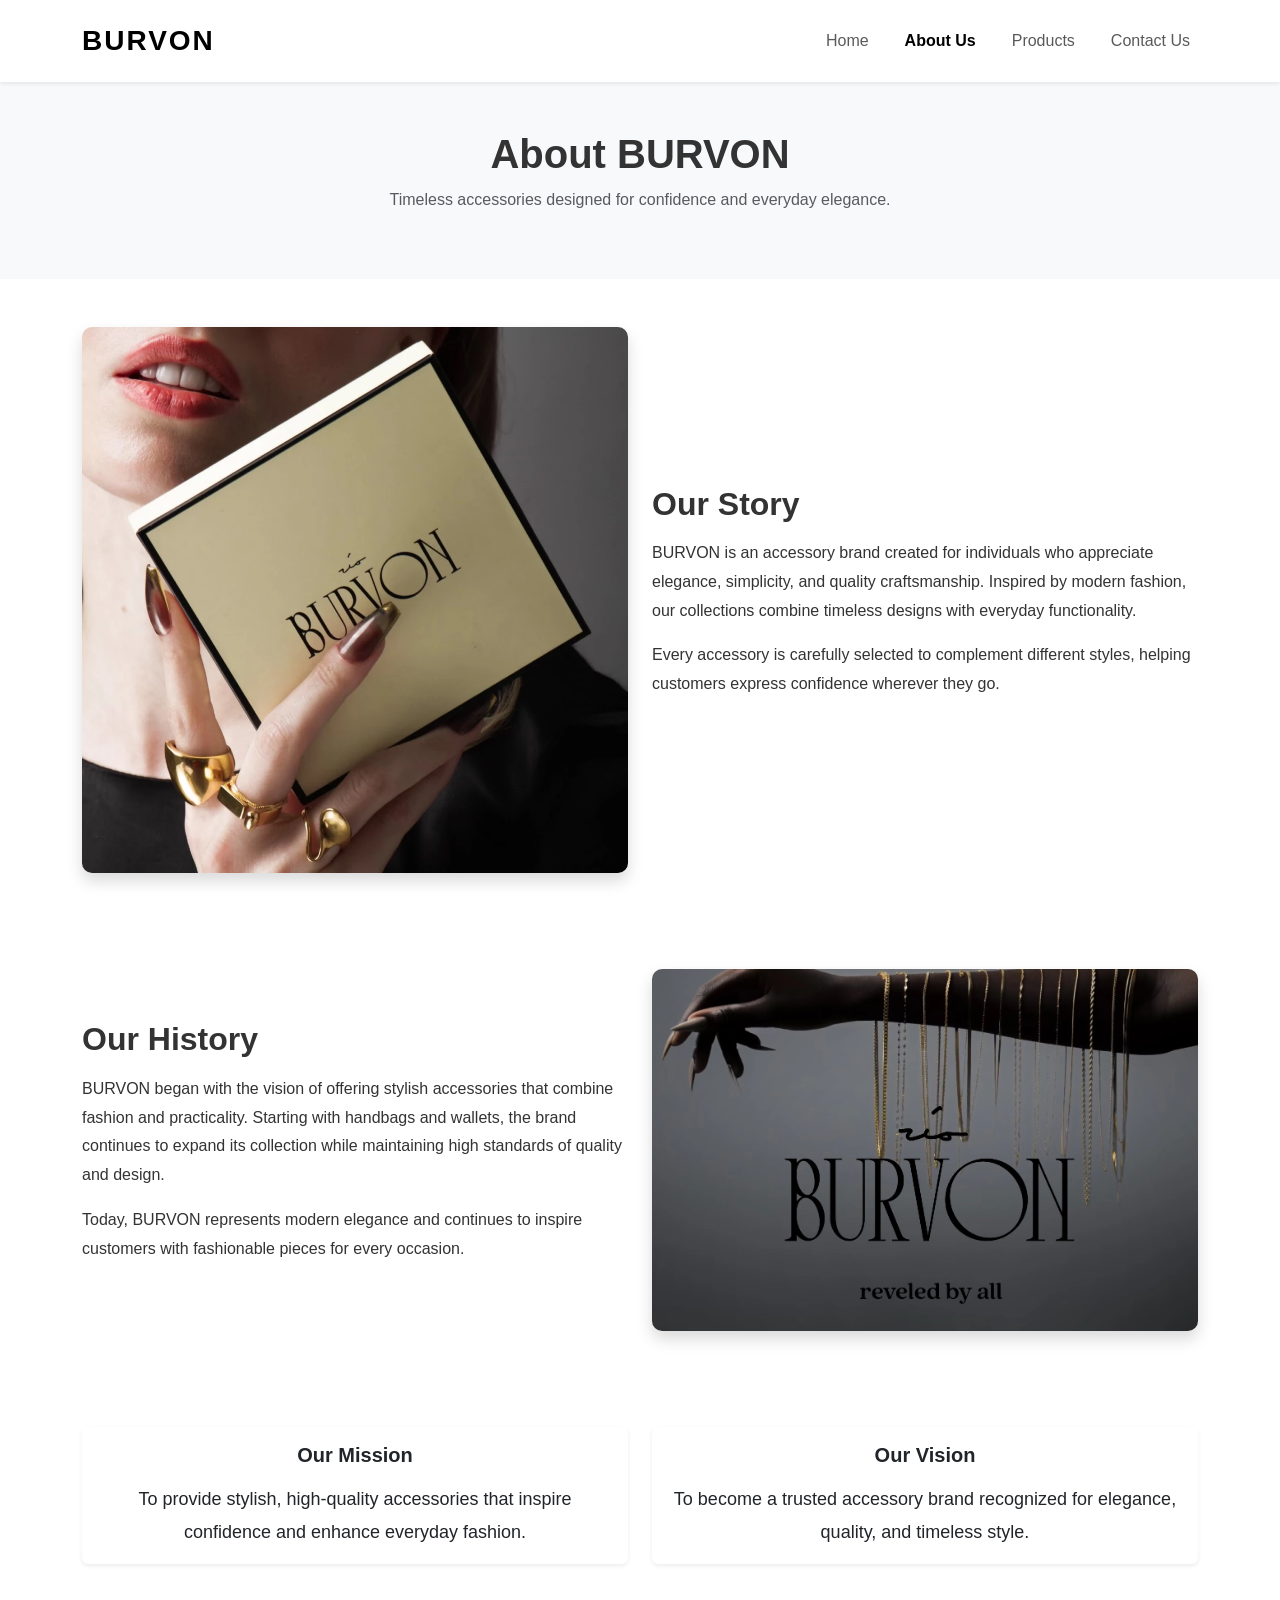
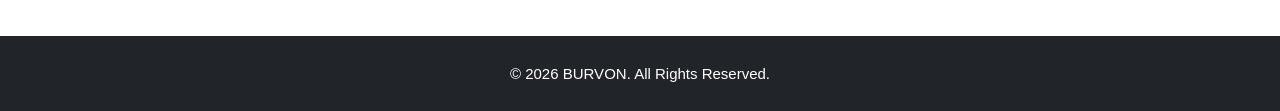
==== about.html @ 03a6ac4e "Add files via upload" ====
<html>
<head>
    <meta charset="UTF-8">
    <meta name="viewport" content="width=device-width, initial-scale=1.0">
    <title>BURVON | About Us</title>
    <link href="https://cdn.jsdelivr.net/npm/bootstrap@5.3.8/dist/css/bootstrap.min.css" rel="stylesheet" integrity="sha384-sRIl4kxILFvY47J16cr9ZwB07vP4J8+LH7qKQnuqkuIAvNWLzeN8tE5YBujZqJLB" crossorigin="anonymous">
    <link rel="stylesheet" href="style.css">
</head>
</head>
<body>
    <nav class="navbar navbar-expand-lg bg-white shadow-sm sticky-top">
        <div class="container">
            <a class="navbar-brand fw-bold fs-3" href="index.html">
                BURVON
            </a>
            <button class="navbar-toggler" type="button" data-bs-toggle="collapse" data-bs-target="#navbarMenu" aria-controls="navbarMenu" aria-expanded="false" aria-label="Toggle navigation">
                <span class="navbar-toggler-icon"></span>
            </button>
            <div class="collapse navbar-collapse" id="navbarMenu">
                <ul class="navbar-nav ms-auto">
                    <li class="nav-item">
                        <a class="nav-link" href="index.html">Home</a>
                    </li>
                    <li class="nav-item">
                        <a class="nav-link active" aria-current="page" href="about.html">About Us</a>
                    </li>
                    <li class="nav-item">
                        <a class="nav-link" href="products.html">Products</a>
                    </li>
                    <li class="nav-item">
                        <a class="nav-link" href="contacts.html">Contact Us</a>
                    </li>
                </ul>
            </div>
        </div>
    </nav>

    <section class="py-5 bg-light">
        <div class="container text-center">
            <h1 class="fw-bold">About BURVON</h1>
            <p class="text-muted">
                Timeless accessories designed for confidence and everyday elegance.
            </p>
        </div>
    </section>

    <section class="container py-5">
        <div class="row align-items-center">
            <div class="col-lg-6 mb-4 mb-lg-0">
                <img src="Jewelry Case.webp" class="img-fluid rounded shadow" alt="About BURVON">
            </div>
            <div class="col-lg-6">
                <h2 class="mb-3">Our Story</h2>
                <p>
                    BURVON is an accessory brand created for individuals who appreciate
                    elegance, simplicity, and quality craftsmanship. Inspired by modern
                    fashion, our collections combine timeless designs with everyday
                    functionality.
                </p>
                <p>
                    Every accessory is carefully selected to complement different styles,
                    helping customers express confidence wherever they go.
                </p>
            </div>
        </div>
    </section>

    <section class="container py-5">
        <div class="row align-items-center flex-lg-row-reverse">
            <div class="col-lg-6 mb-4 mb-lg-0">
                <img src="buron.png" class="img-fluid rounded shadow" alt="History">
            </div>
            <div class="col-lg-6">
                <h2 class="mb-3">Our History</h2>
                <p>
                    BURVON began with the vision of offering stylish accessories that
                    combine fashion and practicality. Starting with handbags and wallets,
                    the brand continues to expand its collection while maintaining high
                    standards of quality and design.
                </p>
                <p>
                    Today, BURVON represents modern elegance and continues to inspire
                    customers with fashionable pieces for every occasion.
                </p>
            </div>
        </div>
    </section>

    <section class="container py-5">
        <div class="row">
            <div class="col-md-6 mb-4">
                <div class="card shadow-sm h-100">
                    <div class="card-body">
                        <h3 class="card-title text-center mb-3">Our Mission</h3>
                        <p class="card-text text-center">
                            To provide stylish, high-quality accessories that inspire
                            confidence and enhance everyday fashion.
                        </p>
                    </div>
                </div>
            </div>
            <div class="col-md-6 mb-4">
                <div class="card shadow-sm h-100">
                    <div class="card-body">
                        <h3 class="card-title text-center mb-3">Our Vision</h3>
                        <p class="card-text text-center">
                            To become a trusted accessory brand recognized for elegance,
                            quality, and timeless style.
                        </p>
                    </div>
                </div>
            </div>
        </div>
    </section>

    <footer class="bg-dark text-white text-center py-4">
        <p class="mb-0">
            © 2026 BURVON. All Rights Reserved.
        </p>
    </footer>

    <script src="https://cdn.jsdelivr.net/npm/bootstrap@5.3.8/dist/js/bootstrap.bundle.min.js" integrity="sha384-FKyoEForCGlyvwx9Hj09JcYn3nv7wiPVlz7YYwJrWVcXK/BmnVDxM+D2scQbITxI" crossorigin="anonymous"></script>
    <script src="script.js"></script>
</body>
</html>
---- style.css ----
/* ==========================================================================
   GLOBAL STYLES
   ========================================================================== */
body {
    font-family: Arial, Helvetica, sans-serif;
    background-color: #ffffff;
    color: #333333;
    margin: 0;
    padding: 0;
}

section {
    padding-top: 60px;
    padding-bottom: 60px;
}

h1, h2, h3, h5 {
    font-weight: bold;
}

p {
    line-height: 1.8;
}

/* Fix global image rule from breaking Bootstrap card layout top-corners */
img:not(.card-img-top) {
    border-radius: 8px;
}

.rounded {
    border-radius: 10px !important;
}

/* ==========================================================================
   NAVBAR STYLES
   ========================================================================== */
.navbar {
    padding: 15px 0;
}

.navbar-brand {
    font-size: 30px;
    letter-spacing: 2px;
}

.nav-link {
    margin-left: 20px;
    font-weight: 500;
    transition: color 0.3s ease;
}

.nav-link:hover {
    color: #000000 !important;
}

.nav-link.active {
    color: #000000 !important;
    font-weight: bold;
}

/* ==========================================================================
   HERO SECTION
   ========================================================================== */
.hero {
    height: 90vh;
    background-image: linear-gradient(
        rgba(0, 0, 0, 0.45),
        rgba(0, 0, 0, 0.45)
    ),
    url("../images/hero.jpg");
    background-size: cover;
    background-position: center;
    display: flex;
    justify-content: center;
    align-items: center;
}

.hero h1 {
    font-size: 70px;
    letter-spacing: 4px;
}

.hero p {
    font-size: 22px;
    margin-top: 15px;
}

.hero .btn {
    margin-top: 20px;
    padding: 12px 30px;
}

/* ==========================================================================
   PRODUCT CARDS
   ========================================================================== */
.card {
    border: none;
    transition: transform 0.3s ease, box-shadow 0.3s ease;
}

/* Clean transition animation that doesn't stutter */
.card:hover {
    transform: translateY(-8px);
    box-shadow: 0 12px 25px rgba(0, 0, 0, 0.15) !important;
}

.card .card-img-top {
    height: 320px;
    object-fit: cover;
}

.card-title {
    font-size: 20px;
}

.card-body p {
    font-size: 18px;
}

/* ==========================================================================
   BUTTONS & CONTACT FORM
   ========================================================================== */
.btn-dark {
    padding: 10px 25px;
    transition: background-color 0.3s ease;
}

.btn-dark:hover {
    background-color: #444444 !important;
    border-color: #444444 !important;
}

form input,
form textarea {
    margin-bottom: 15px;
}

textarea {
    resize: none;
}

/* Removed CSS transform scales here because your custom js handles it smoothly */
.btn-primary,
.btn-danger {
    transition: background-color 0.3s ease;
}

/* ==========================================================================
   FOOTER STYLES
   ========================================================================== */
footer {
    background: #111111;
    color: #ffffff;
}

footer p {
    margin: 0;
    font-size: 15px;
}

/* ==========================================================================
   MEDIA QUERIES (RESPONSIVE)
   ========================================================================== */
@media (max-width: 768px) {
    .hero {
        height: 70vh;
        text-align: center;
    }

    .hero h1 {
        font-size: 45px;
    }

    .hero p {
        font-size: 18px;
    }

    .navbar-brand {
        font-size: 24px;
    }

    .nav-link {
        margin-left: 0;
        margin-top: 10px; /* Separates the links cleanly on mobile dropdowns */
        text-align: center;
    }

    .card .card-img-top {
        height: 250px;
    }
}
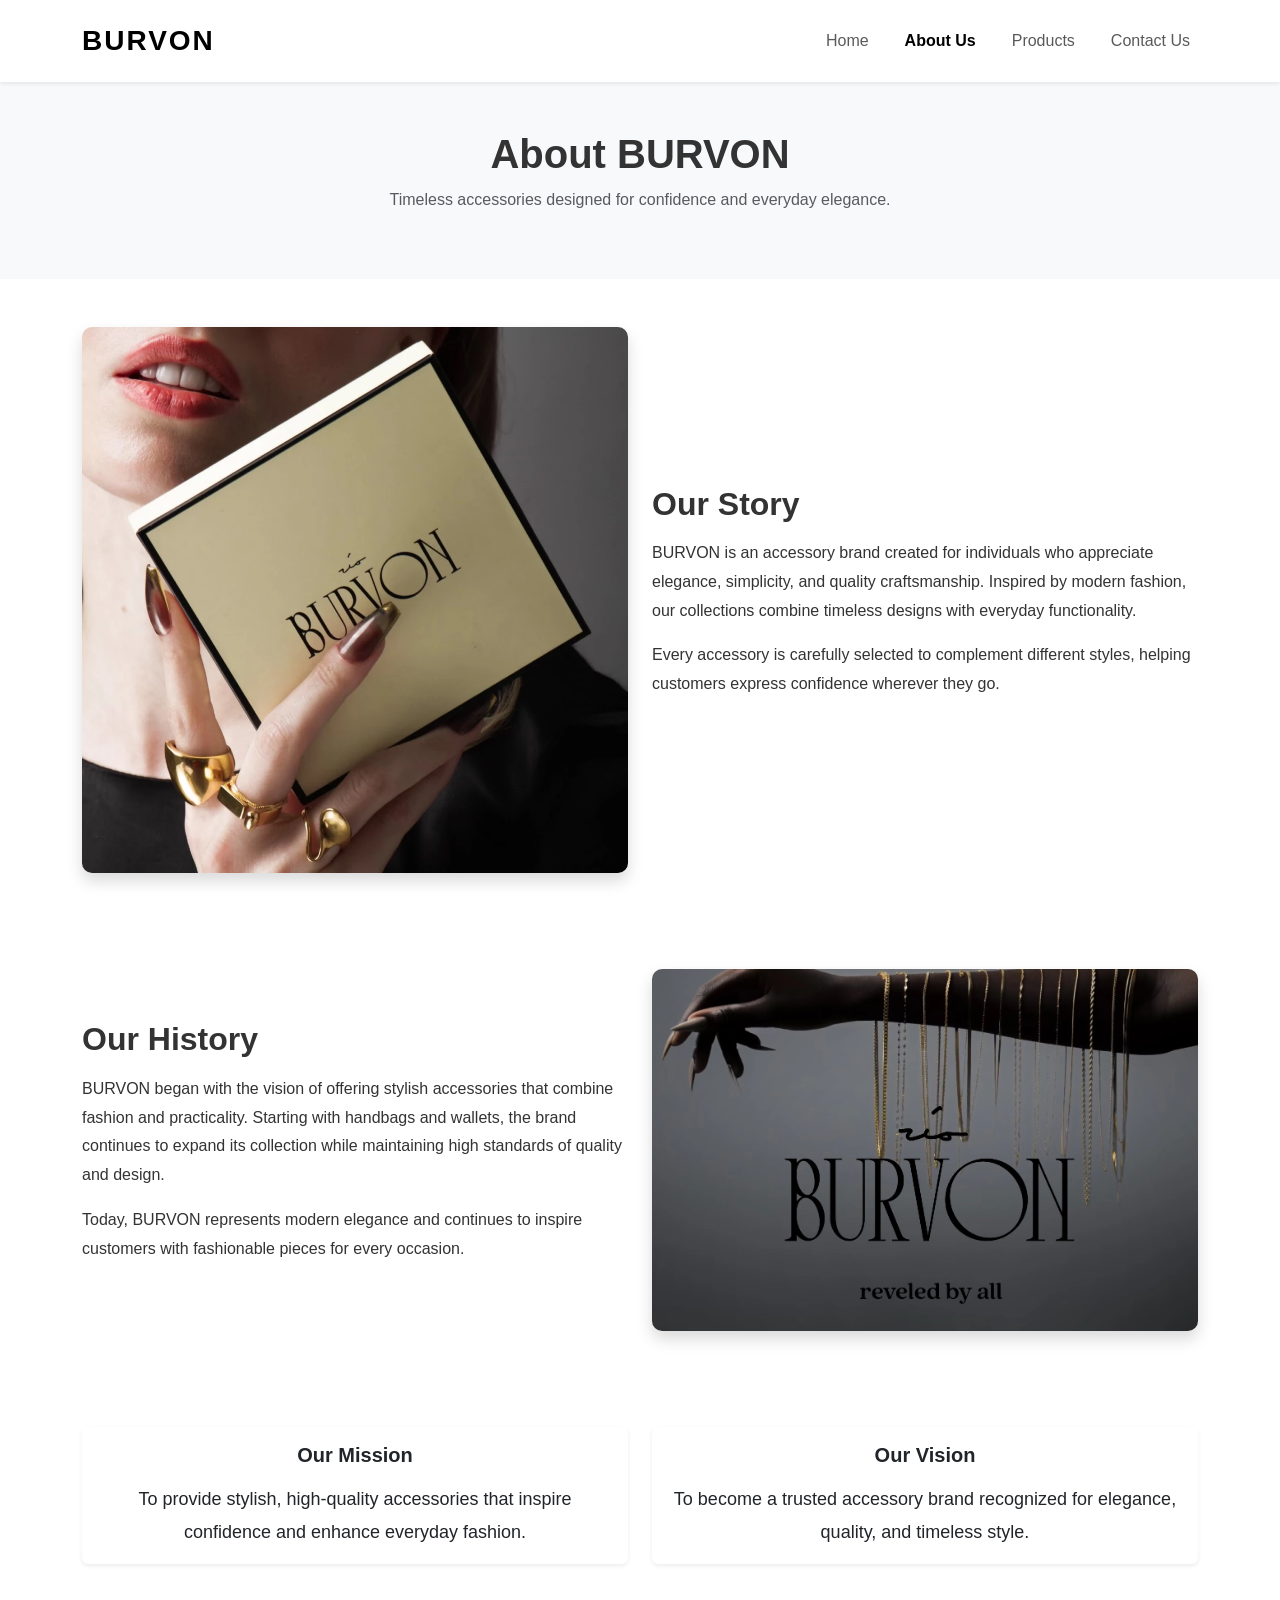
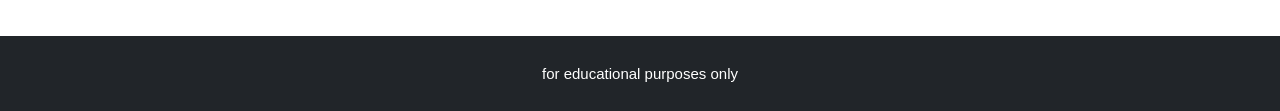
==== commit c05144b3: "Update about.html" ====
--- a/about.html
+++ b/about.html
@@ -115,11 +115,11 @@
 
     <footer class="bg-dark text-white text-center py-4">
         <p class="mb-0">
-            © 2026 BURVON. All Rights Reserved.
+            for educational purposes only 
         </p>
     </footer>
 
     <script src="https://cdn.jsdelivr.net/npm/bootstrap@5.3.8/dist/js/bootstrap.bundle.min.js" integrity="sha384-FKyoEForCGlyvwx9Hj09JcYn3nv7wiPVlz7YYwJrWVcXK/BmnVDxM+D2scQbITxI" crossorigin="anonymous"></script>
     <script src="script.js"></script>
 </body>
-</html>+</html>
